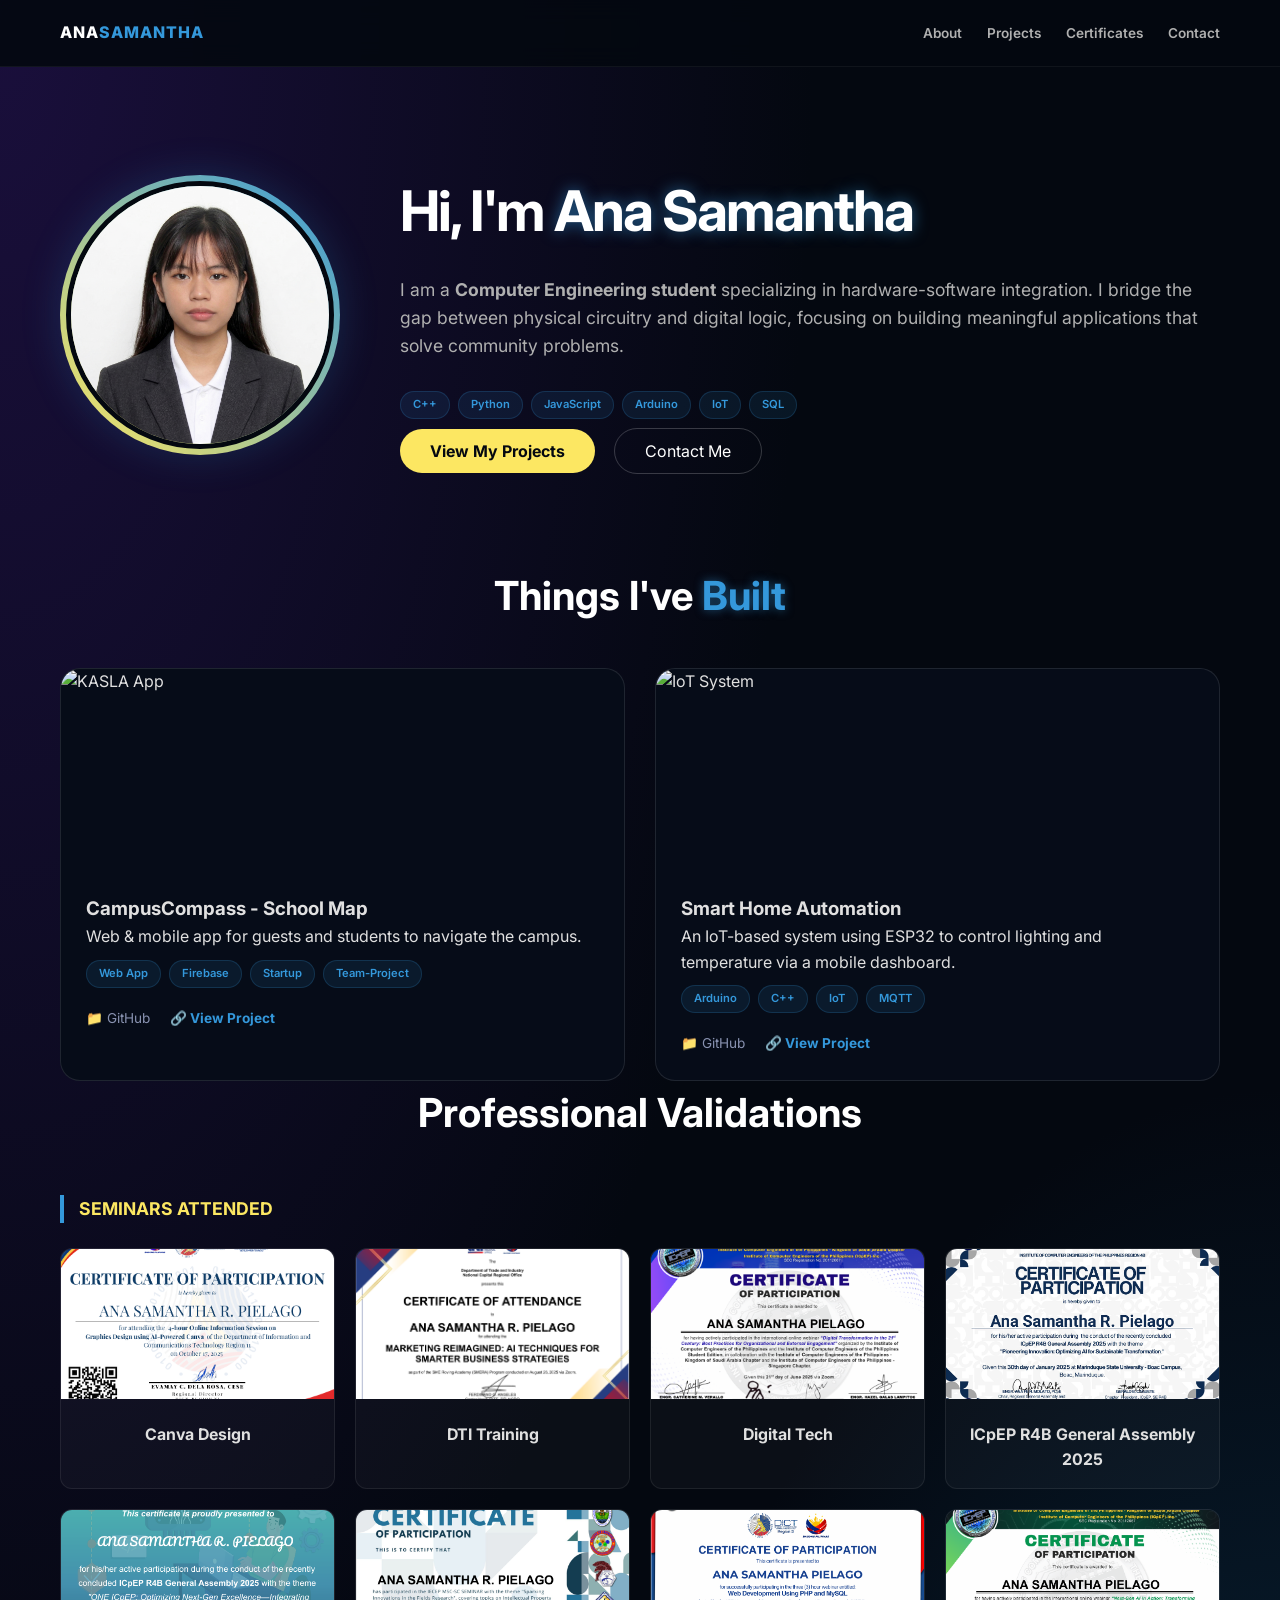
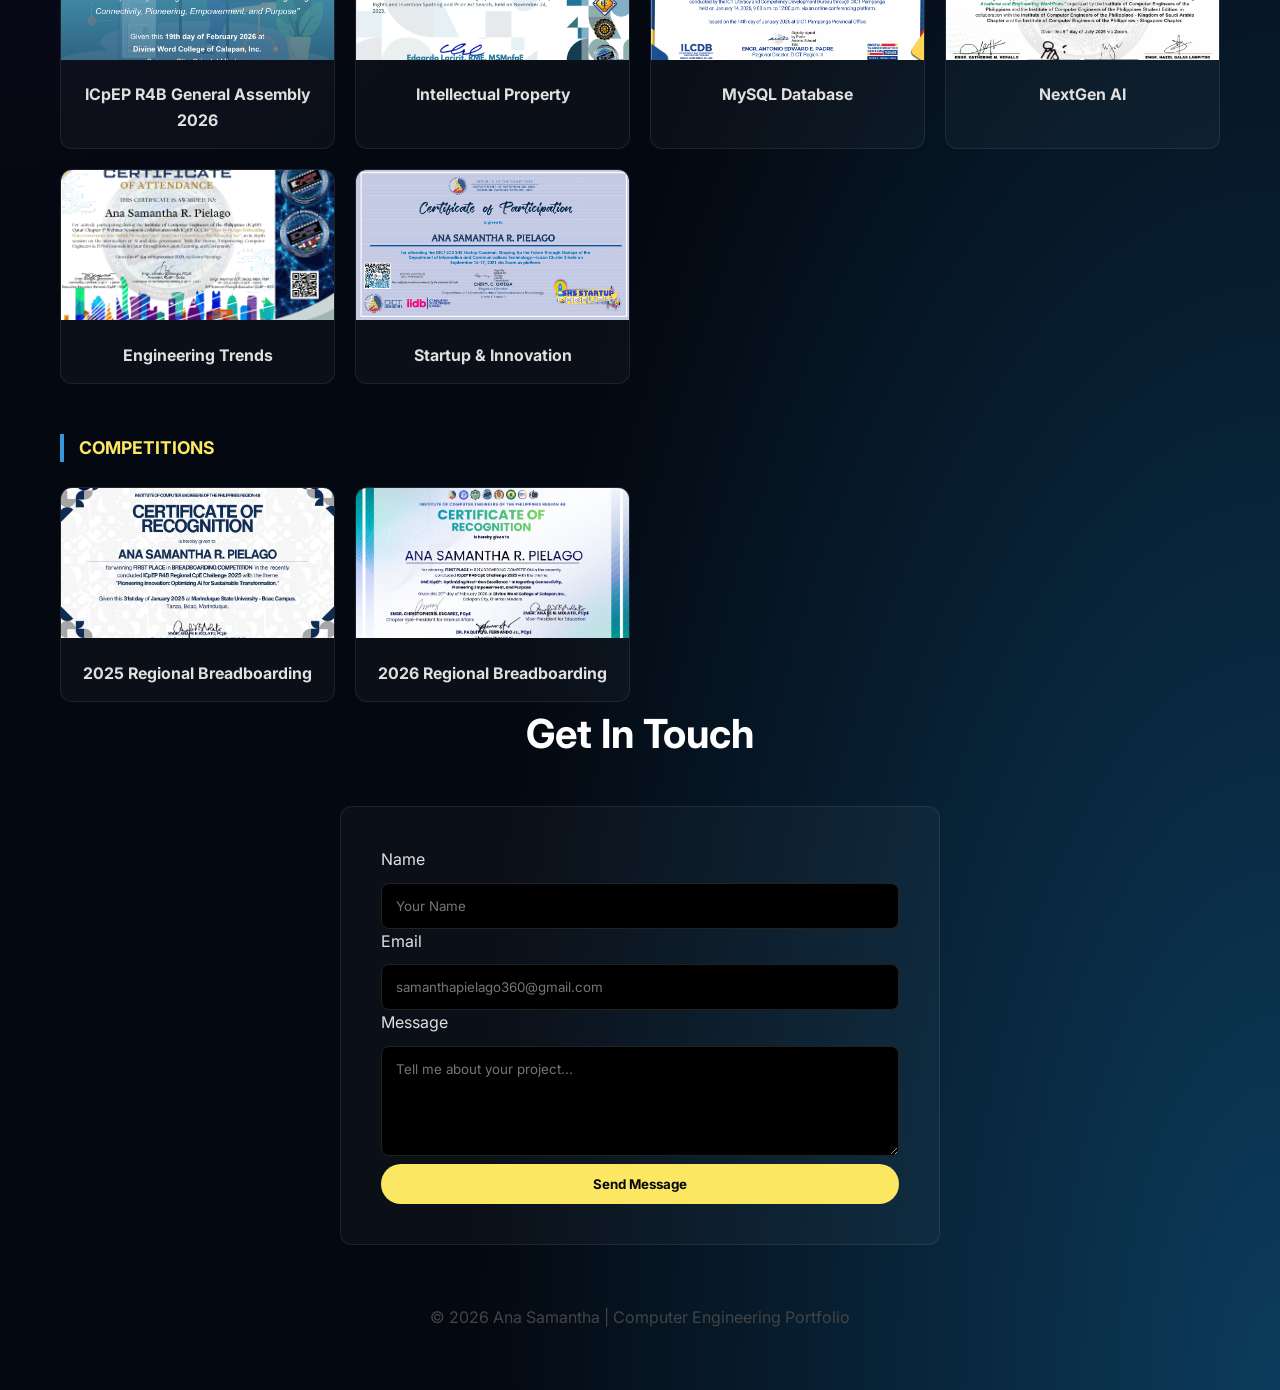
==== Portfolio/index.html @ 8fc0a9d3 "Add files via upload" ====
<!DOCTYPE html>
<html lang="en">
<head>
    <meta charset="UTF-8">
    <meta name="viewport" content="width=device-width, initial-scale=1.0">
    <title>Computer Engineering Portfolio | Ana Samantha</title>
    <link rel="stylesheet" href="style.css">
    <link href="https://fonts.googleapis.com/css2?family=Inter:wght@400;600;800&display=swap" rel="stylesheet">
</head>
<body>

    <header>
        <nav class="container">
            <div class="logo">ANA<span>SAMANTHA</span></div>
            <ul>
                <li><a href="#about">About</a></li>
                <li><a href="#projects">Projects</a></li>
                <li><a href="#certificates">Certificates</a></li>
                <li><a href="#contact">Contact</a></li>
            </ul>
        </nav>
    </header>

    <main class="container">
        
        <section id="about" class="hero">
            <div class="hero-container">
                <div class="profile-frame">
                    <img src="imagePielago.png" alt="Ana Samantha Profile" class="profile-pic">
                </div>
                <div class="hero-content">
                    <h1 class="hero-title">Hi, I'm <span class="glow-text">Ana Samantha</span></h1>
                    <p class="hero-bio">
                        I am a <strong>Computer Engineering student</strong> specializing in hardware-software integration. 
                        I bridge the gap between physical circuitry and digital logic, focusing on building 
                        meaningful applications that solve community problems.
                    </p>
                    <div class="tech-tags">
                        <span>C++</span><span>Python</span><span>JavaScript</span><span>Arduino</span><span>IoT</span><span>SQL</span>
                    </div>
                    <div class="hero-actions">
                        <a href="#projects" class="btn-primary">View My Projects</a>
                        <a href="#contact" class="btn-secondary">Contact Me</a>
                    </div>
                </div>
            </div>
        </section>

        <section id="projects">
            <h2 class="section-title">Things I've <span class="blue-glow">Built</span></h2>
            <div class="project-grid">
                
                <div class="project-card">
                    <div class="project-img-container">
                        <img src="projects/kasla.png" alt="KASLA App"> 
                    </div>
                    <div class="project-info">
                        <h3>CampusCompass - School Map</h3>
                        <p>Web & mobile app for guests and students to navigate the campus.</p>
                        <div class="tech-tags">
                            <span>Web App</span><span>Firebase</span><span>Startup</span><span>Team-Project</span>
                        </div>
                        <div class="project-links">
                            <a href="https://github.com/yourlink" target="_blank">📁 GitHub</a>
                            <a href="#" class="view-btn">🔗 View Project</a>
                        </div>
                    </div>
                </div>

                <div class="project-card">
                    <div class="project-img-container">
                        <img src="https://images.unsplash.com/photo-1518770660439-4636190af475?auto=format&fit=crop&q=80&w=500" alt="IoT System"> 
                    </div>
                    <div class="project-info">
                        <h3>Smart Home Automation</h3>
                        <p>An IoT-based system using ESP32 to control lighting and temperature via a mobile dashboard.</p>
                        <div class="tech-tags">
                            <span>Arduino</span><span>C++</span><span>IoT</span><span>MQTT</span>
                        </div>
                        <div class="project-links">
                            <a href="#">📁 GitHub</a>
                            <a href="#" class="view-btn">🔗 View Project</a>
                        </div>
                    </div>
                </div>


            </div>
        </section>

        <section id="certificates">
            <h2 class="section-title">Professional Validations</h2>
            
            <h3 class="sub-label">Seminars Attended</h3>
            <div class="cert-grid">
                <div class="tech-card cert-item">
                    <img src="certificates/cpe/seminar/canvaSeminar.png" alt="Canva Seminar">
                    <div class="tech-card-body"><h3>Canva Design</h3></div>
                </div>
                <div class="tech-card cert-item">
                    <img src="certificates/cpe/seminar/Cert-dti.png" alt="DTI Certificate">
                    <div class="tech-card-body"><h3>DTI Training</h3></div>
                </div>
                <div class="tech-card cert-item">
                    <img src="certificates/cpe/seminar/digitalSeminar.png" alt="Digital Seminar">
                    <div class="tech-card-body"><h3>Digital Tech</h3></div>
                </div>
                <div class="tech-card cert-item">
                    <img src="certificates/cpe/seminar/genAssem2025.png" alt="ICpEP R4B General Assembly 2025">
                    <div class="tech-card-body"><h3>ICpEP R4B General Assembly 2025</h3></div>
                </div>
                <div class="tech-card cert-item">
                    <img src="certificates/cpe/seminar/genAssem2026.png" alt="ICpEP R4B General Assembly 2026">
                    <div class="tech-card-body"><h3>ICpEP R4B General Assembly 2026</h3></div>
                </div>
                <div class="tech-card cert-item">
                    <img src="certificates/cpe/seminar/ipSeminar.png" alt="IP Seminar">
                    <div class="tech-card-body"><h3>Intellectual Property</h3></div>
                </div>
                <div class="tech-card cert-item">
                    <img src="certificates/cpe/seminar/mysqlSeminar.png" alt="MySQL Seminar">
                    <div class="tech-card-body"><h3>MySQL Database</h3></div>
                </div>
                <div class="tech-card cert-item">
                    <img src="certificates/cpe/seminar/nextgenAiSeminar.png" alt="NextGen AI Seminar">
                    <div class="tech-card-body"><h3>NextGen AI</h3></div>
                </div>
                <div class="tech-card cert-item">
                    <img src="certificates/cpe/seminar/qatarSeminar.png" alt="Qatar Seminar">
                    <div class="tech-card-body"><h3>Engineering Trends</h3></div>
                </div>
                <div class="tech-card cert-item">
                    <img src="certificates/cpe/seminar/startup.png" alt="Startup Workshop">
                    <div class="tech-card-body"><h3>Startup & Innovation</h3></div>
                </div>
            </div>

            <h3 class="sub-label">Competitions</h3>
            <div class="cert-grid">
                <div class="tech-card cert-item">
                    <img src="certificates/cpe/competition/regionalBreadoarding2025.png" alt="Breadboarding Competition">
                    <div class="tech-card-body"><h3>2025 Regional Breadboarding</h3></div>
                </div>

                <div class="cert-grid">
                <div class="tech-card cert-item">
                    <img src="certificates/cpe/competition/regionalBreadoarding2026.png" alt="Breadboarding Competition">
                    <div class="tech-card-body"><h3>2026 Regional Breadboarding</h3></div>
                </div>
            </div>

        </section>


        <section id="contact">
            <h2 class="section-title">Get In Touch</h2>
            <form action="https://formspree.io/f/your-id-here" method="POST" class="contact-form tech-card">
                <div class="form-group">
                    <label>Name</label>
                    <input type="text" name="name" required placeholder="Your Name">
                </div>
                <div class="form-group">
                    <label>Email</label>
                    <input type="email" name="email" required placeholder="samanthapielago360@gmail.com">
                </div>
                <div class="form-group">
                    <label>Message</label>
                    <textarea name="message" rows="5" required placeholder="Tell me about your project..."></textarea>
                </div>
                <button type="submit" class="btn-primary full-width">Send Message</button>
            </form>
        </section>
    </main>

    <div id="certModal" class="modal">
        <span class="close">&times;</span>
        <img class="modal-content" id="fullCertImage">
    </div>

    <footer>
        <p>&copy; 2026 Ana Samantha | Computer Engineering Portfolio</p>
    </footer>

    <script src="script.js"></script>
</body>
</html>
---- Portfolio/style.css ----
/* MASTER STYLESHEET: Ana Samantha Portfolio 
   Theme: Tech-Glow Dark (CPE Optimized)
*/

* {
    margin: 0;
    padding: 0;
    box-sizing: border-box;
    font-family: 'Inter', sans-serif;
    scroll-behavior: smooth;
}

body {
    background-color: #040810;
    /* Creating the depth and lighting from your reference design */
    background-image: 
        radial-gradient(at 0% 0%, #1a0f3c 0px, transparent 45%),
        radial-gradient(at 100% 100%, #0c3c5c 0px, transparent 45%);
    color: #e0e0e0;
    overflow-x: hidden;
    line-height: 1.6;
}

.container {
    max-width: 1200px;
    margin: auto;
    padding: 0 20px;
}

/* --- Navigation --- */
header {
    background: rgba(4, 8, 16, 0.9);
    backdrop-filter: blur(12px);
    padding: 20px 0;
    position: sticky;
    top: 0;
    z-index: 1000;
    border-bottom: 1px solid rgba(255, 255, 255, 0.05);
}

nav {
    display: flex;
    justify-content: space-between;
    align-items: center;
}

.logo {
    font-weight: 800;
    color: #fff;
    letter-spacing: 1px;
}

.logo span {
    color: #3498db;
}

nav ul {
    display: flex;
    list-style: none;
}

nav ul li a {
    color: #b0b0b0;
    text-decoration: none;
    margin-left: 25px;
    font-size: 0.85rem;
    font-weight: 600;
    transition: 0.3s;
}

nav ul li a:hover {
    color: #3498db;
    text-shadow: 0 0 8px rgba(52, 152, 219, 0.5);
}

/* --- Hero Section --- */
.hero {
    padding: 100px 0;
}

.hero-container {
    display: flex;
    align-items: center;
    gap: 60px;
}

.profile-frame {
    width: 280px;
    height: 280px;
    flex-shrink: 0;
    padding: 6px;
    border-radius: 50%;
    background: linear-gradient(45deg, #fce762, #3498db);
    box-shadow: 0 0 40px rgba(52, 152, 219, 0.2);
}

.profile-pic {
    width: 100%;
    height: 100%;
    border-radius: 50%;
    object-fit: cover;
    border: 5px solid #040810;
}

.hero-title {
    font-size: 3.5rem;
    color: #fff;
    margin-bottom: 20px;
    letter-spacing: -2px;
}

.glow-text {
    color: #fff;
    text-shadow: 0 0 15px rgba(52, 152, 219, 0.6);
}

.hero-bio {
    font-size: 1.1rem;
    color: #b0b0b0;
    margin-bottom: 30px;
}

/* --- Projects Grid --- */
.section-title {
    text-align: center;
    font-size: 2.5rem;
    color: #fff;
    margin-bottom: 40px;
}

.blue-glow {
    color: #3498db;
    text-shadow: 0 0 10px rgba(52, 152, 219, 0.5);
}

.project-grid {
    display: grid;
    grid-template-columns: repeat(auto-fit, minmax(320px, 1fr));
    gap: 30px;
}

.project-card {
    background: #060c18;
    border: 1px solid rgba(255, 255, 255, 0.1);
    border-radius: 20px;
    overflow: hidden;
    transition: 0.4s ease;
}

.project-card:hover {
    transform: translateY(-10px);
    border-color: #3498db;
    box-shadow: 0 20px 40px rgba(0, 0, 0, 0.6);
}

.project-img-container {
    width: 100%;
    height: 200px;
}

.project-img-container img {
    width: 100%;
    height: 100%;
    object-fit: cover;
}

.project-info {
    padding: 25px;
}

.tech-tags {
    display: flex;
    flex-wrap: wrap;
    gap: 8px;
    margin-top: 10px;
    margin-bottom: 20px;
}

.tech-tags span {
    background: rgba(52, 152, 219, 0.1);
    color: #3498db;
    padding: 4px 12px;
    border-radius: 20px;
    font-size: 0.7rem;
    font-weight: 600;
    border: 1px solid rgba(52, 152, 219, 0.2);
}

.project-links {
    display: flex;
    gap: 20px;
}

.project-links a {
    text-decoration: none;
    font-size: 0.85rem;
    color: #8892b0;
}

.view-btn {
    color: #3498db !important;
    font-weight: bold;
}

/* --- Certificates Grid --- */
.sub-label {
    color: #fce762;
    font-size: 1.1rem;
    margin: 50px 0 25px 0;
    border-left: 4px solid #3498db;
    padding-left: 15px;
    text-transform: uppercase;
}

.cert-grid {
    display: grid;
    grid-template-columns: repeat(auto-fill, minmax(220px, 1fr));
    gap: 20px;
}

.tech-card {
    background: rgba(255, 255, 255, 0.03);
    border: 1px solid rgba(255, 255, 255, 0.08);
    border-radius: 12px;
    overflow: hidden;
    cursor: pointer;
    transition: 0.3s;
}

.tech-card:hover {
    border-color: #fce762;
    transform: scale(1.03);
}

.tech-card img {
    width: 100%;
    height: 150px;
    object-fit: cover;
}

.tech-card-body {
    padding: 15px;
    text-align: center;
    font-size: 0.85rem;
}

/* --- Buttons & Contact --- */
.btn-primary {
    background: #fce762;
    color: #040810;
    padding: 12px 30px;
    border-radius: 50px;
    text-decoration: none;
    font-weight: 700;
}

.btn-secondary {
    color: #fff;
    border: 1px solid rgba(255, 255, 255, 0.2);
    padding: 12px 30px;
    border-radius: 50px;
    text-decoration: none;
    margin-left: 15px;
}

.contact-form {
    max-width: 600px;
    margin: auto;
    padding: 40px;
}

.form-group input, .form-group textarea {
    width: 100%;
    padding: 14px;
    background: #000;
    border: 1px solid #222;
    color: #fff;
    border-radius: 8px;
    margin-top: 10px;
}

.full-width {
    width: 100%;
    border: none;
    cursor: pointer;
}

/* --- Modal Lightbox --- */
.modal {
    display: none;
    position: fixed;
    inset: 0;
    background: rgba(0, 0, 0, 0.95);
    z-index: 2000;
}

.modal-content {
    margin: auto;
    display: block;
    max-width: 85%;
    max-height: 80vh;
    margin-top: 5vh;
    border: 2px solid #333;
}

.close {
    position: absolute;
    top: 20px;
    right: 35px;
    color: #fff;
    font-size: 40px;
    cursor: pointer;
}

footer {
    text-align: center;
    padding: 60px;
    color: #444;
}

/* --- Mobile Responsiveness --- */
@media (max-width: 900px) {
    .hero-container { flex-direction: column; text-align: center; }
    .hero-title { font-size: 2.5rem; }
    .btn-secondary { display: block; margin: 15px 0 0 0; }
}
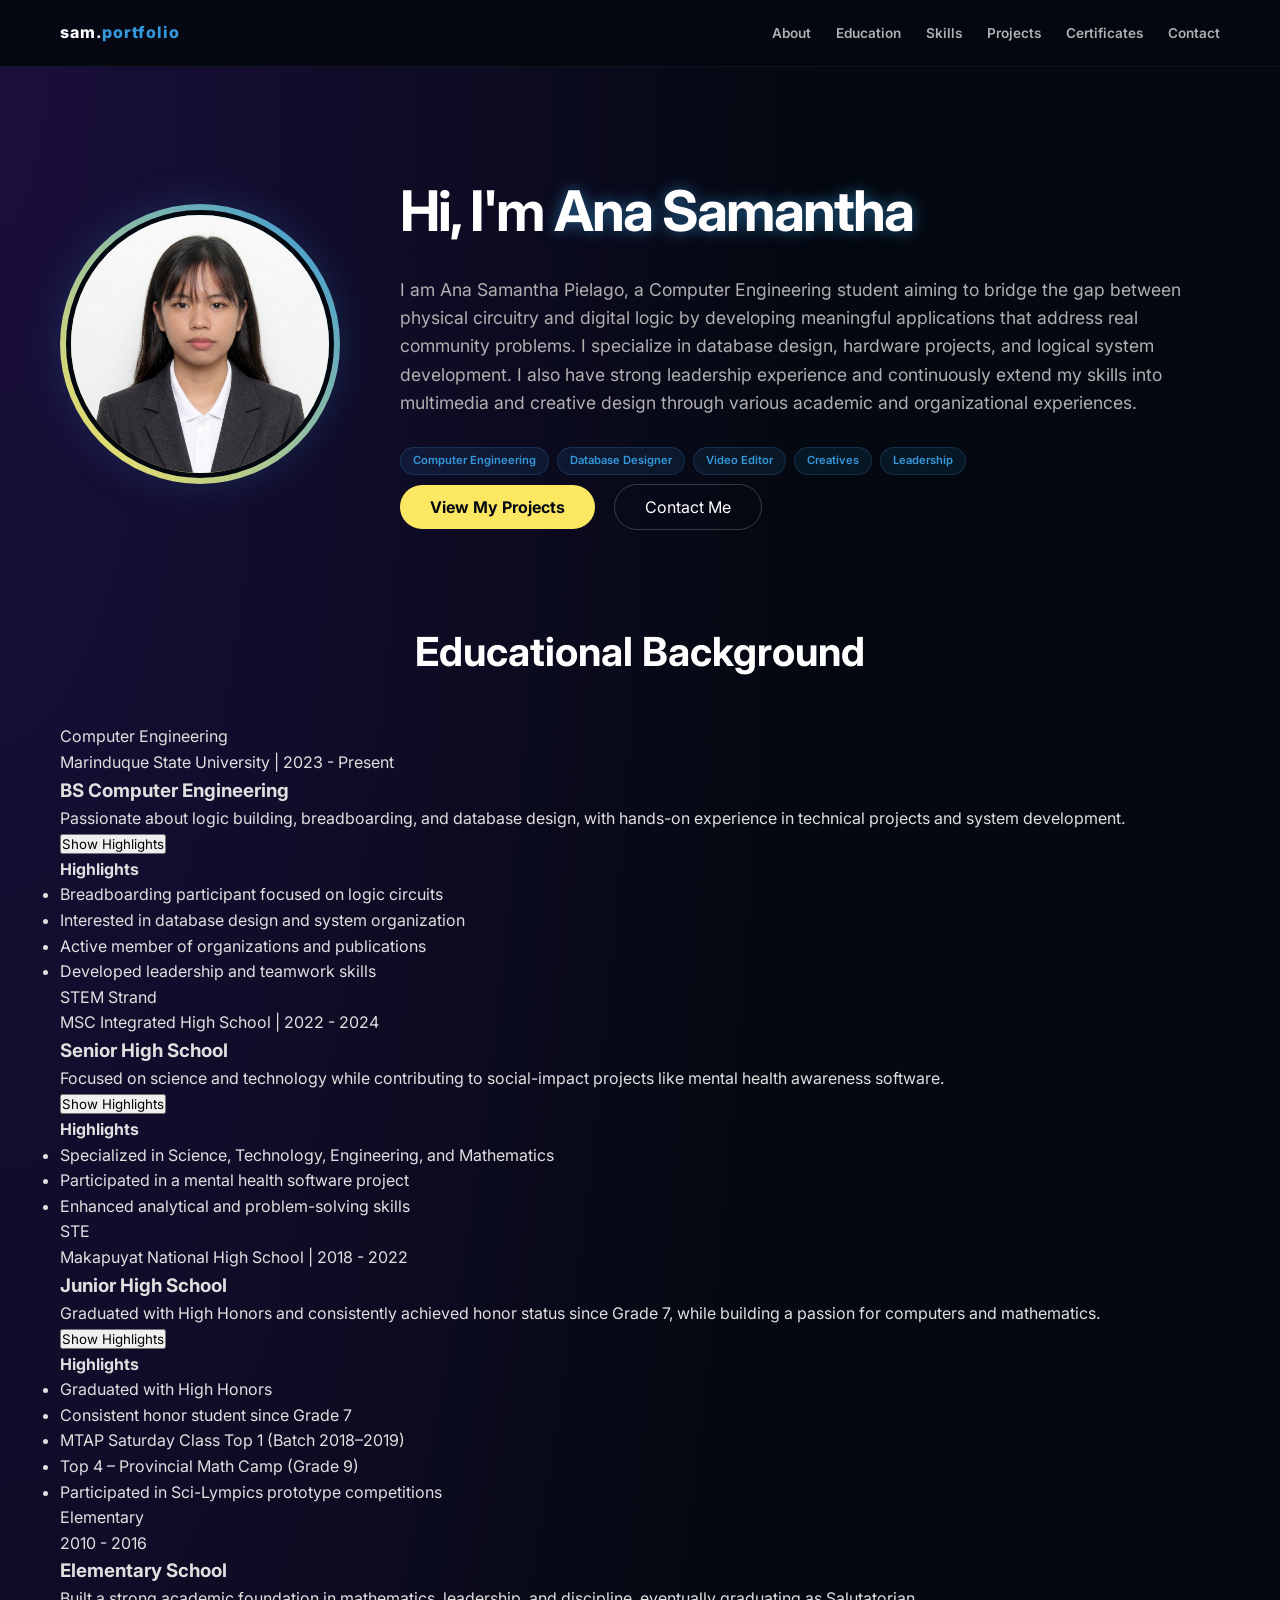
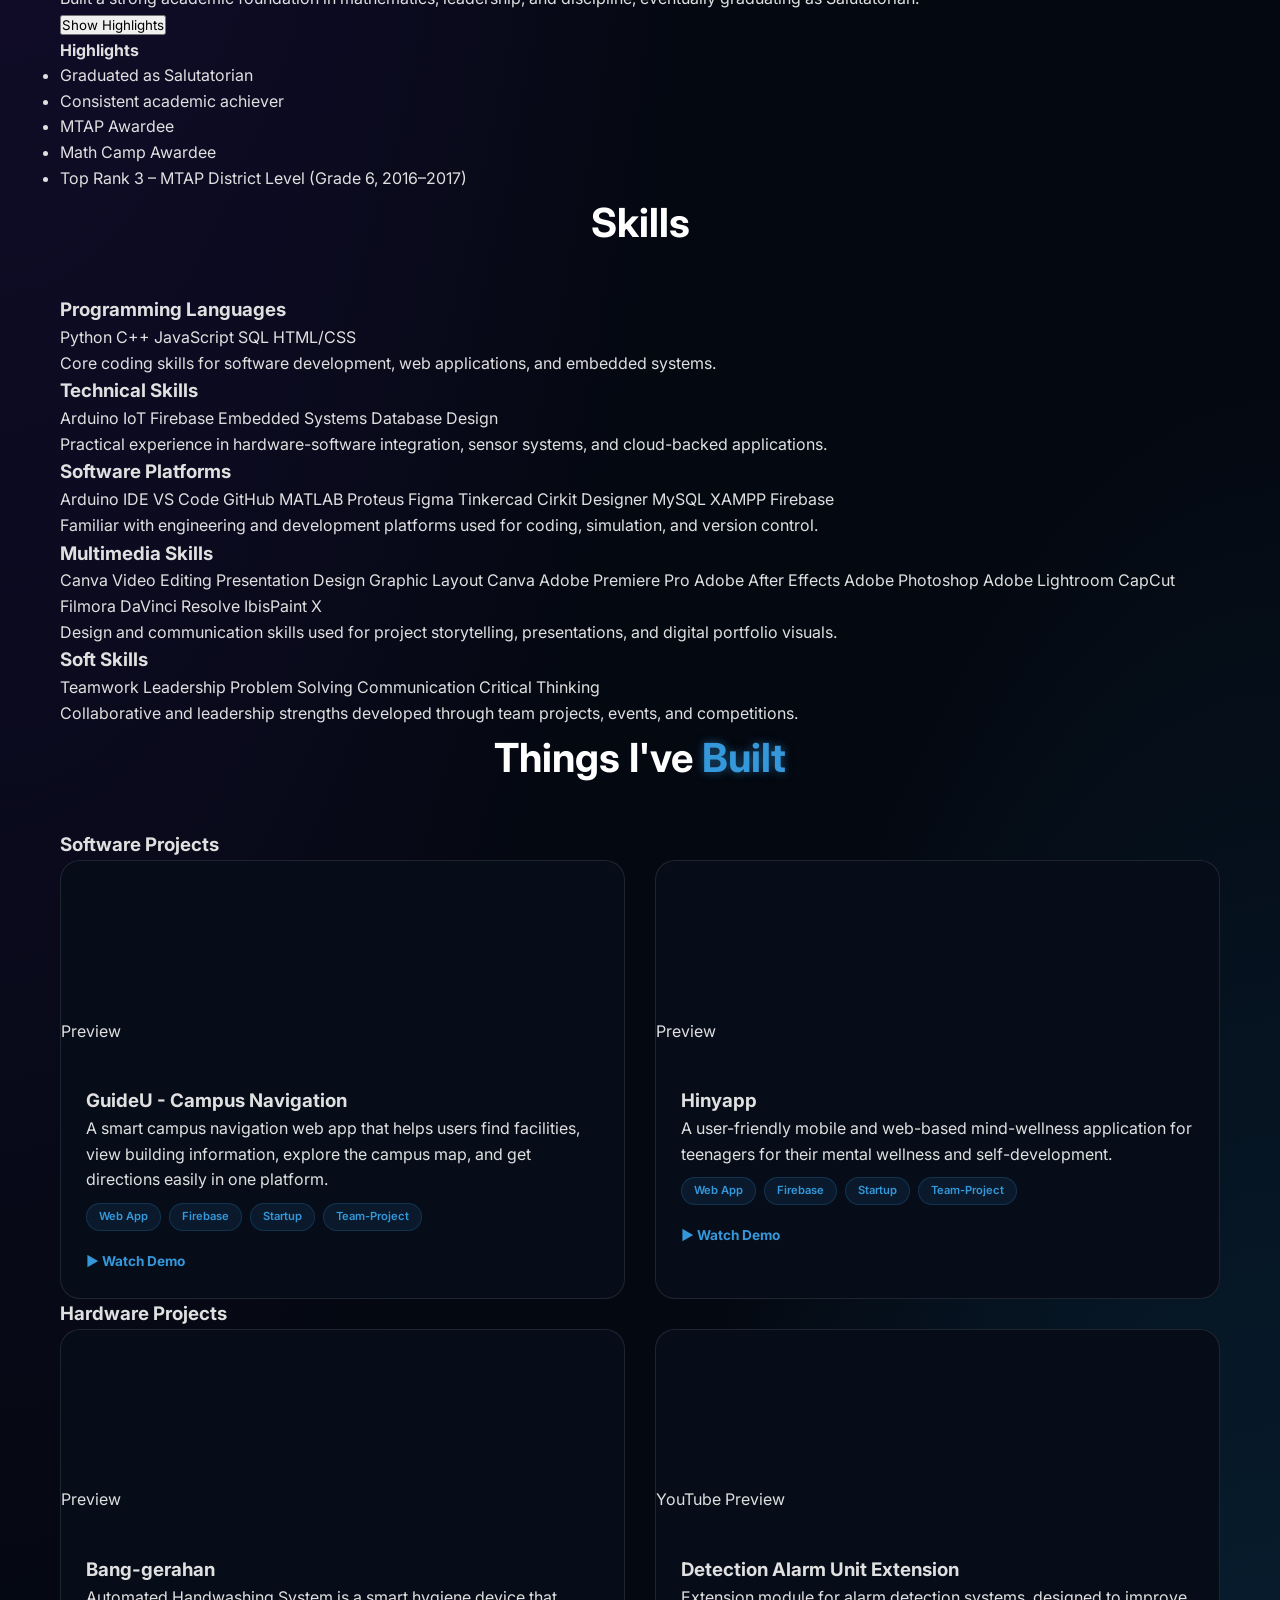
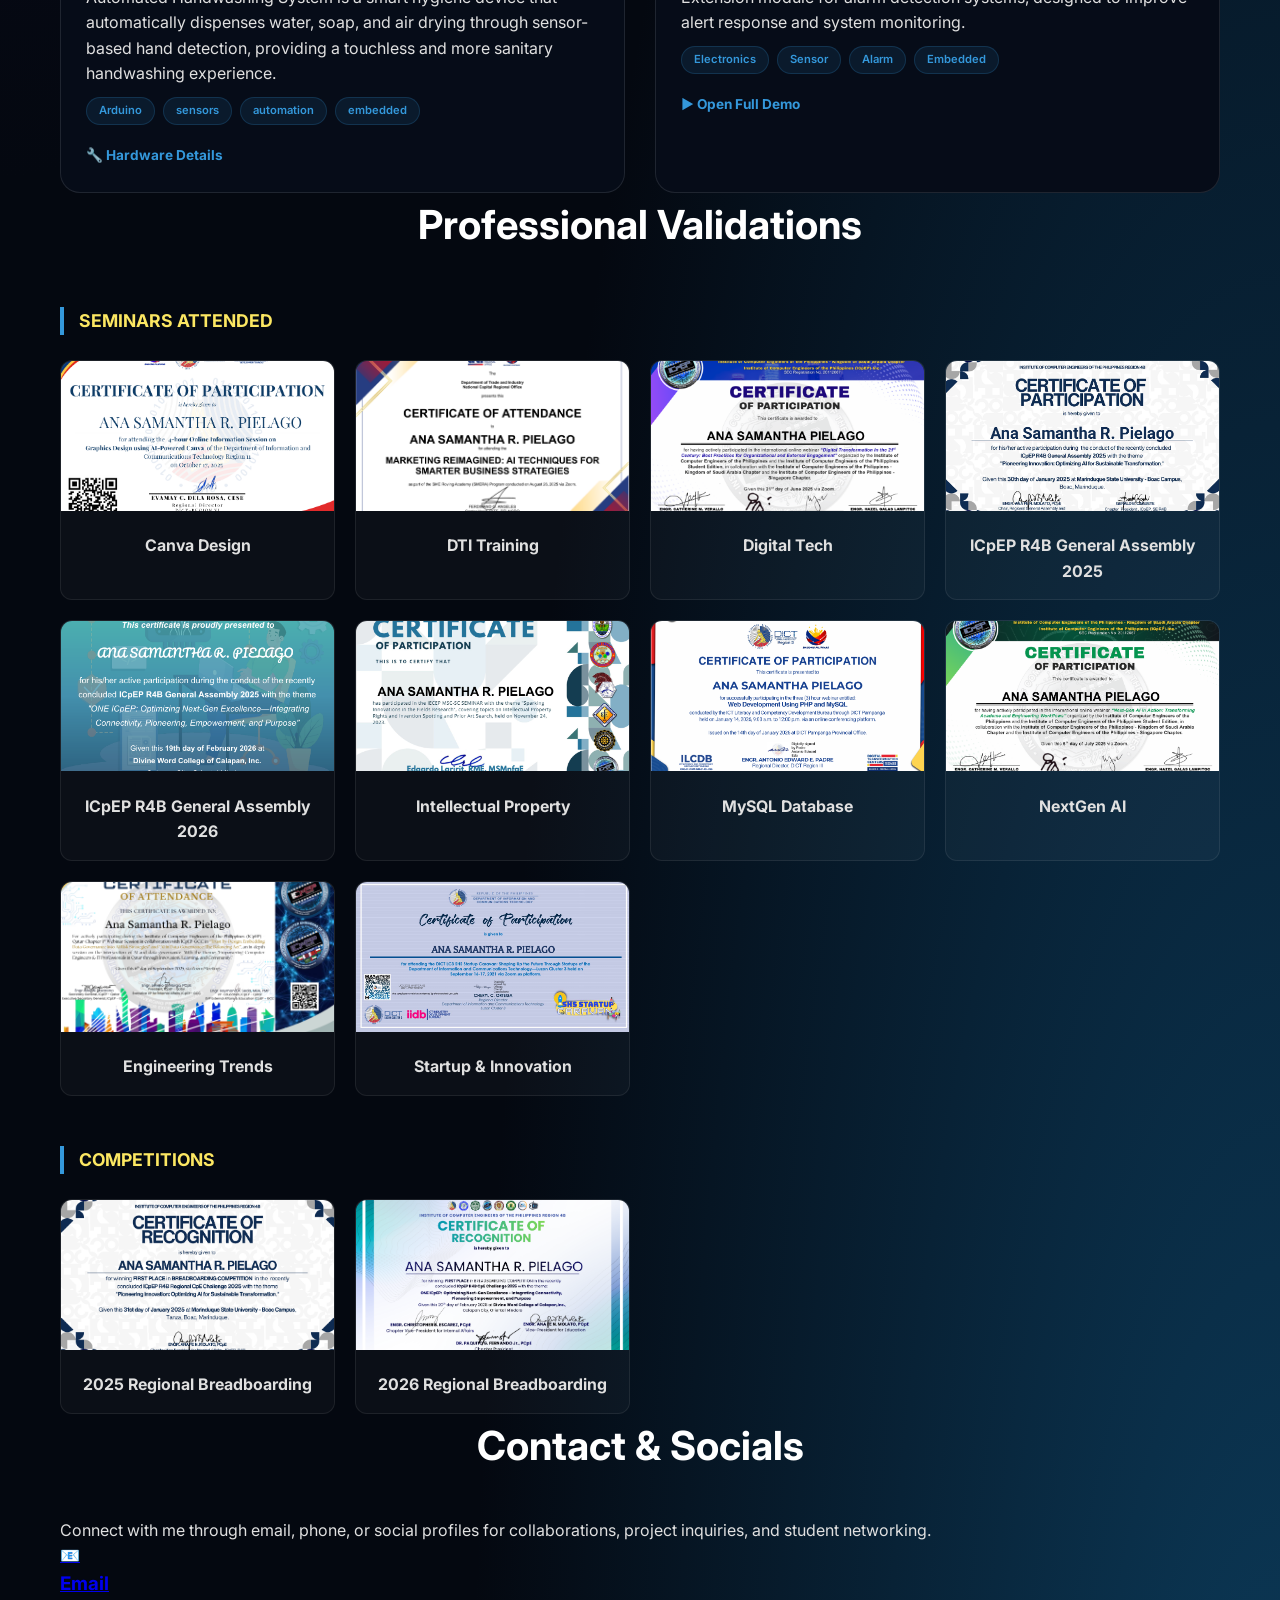
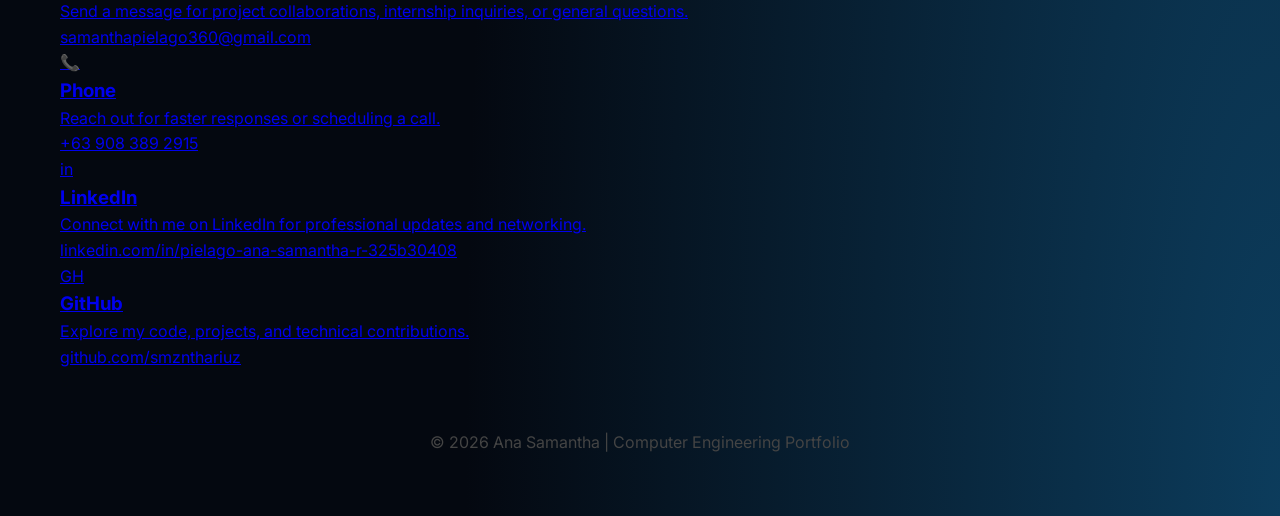
==== commit 464f8199: "Update index.html" ====
--- a/Portfolio/index.html
+++ b/Portfolio/index.html
@@ -3,7 +3,7 @@
 <head>
     <meta charset="UTF-8">
     <meta name="viewport" content="width=device-width, initial-scale=1.0">
-    <title>Computer Engineering Portfolio | Ana Samantha</title>
+    <title>Computer Engineering Portfolio | Sam.Portfolio</title>
     <link rel="stylesheet" href="style.css">
     <link href="https://fonts.googleapis.com/css2?family=Inter:wght@400;600;800&display=swap" rel="stylesheet">
 </head>
@@ -11,9 +11,11 @@
 
     <header>
         <nav class="container">
-            <div class="logo">ANA<span>SAMANTHA</span></div>
+            <div class="logo">sam.<span>portfolio</span></div>
             <ul>
                 <li><a href="#about">About</a></li>
+                <li><a href="#education">Education</a></li>
+                <li><a href="#skills">Skills</a></li>
                 <li><a href="#projects">Projects</a></li>
                 <li><a href="#certificates">Certificates</a></li>
                 <li><a href="#contact">Contact</a></li>
@@ -31,12 +33,12 @@
                 <div class="hero-content">
                     <h1 class="hero-title">Hi, I'm <span class="glow-text">Ana Samantha</span></h1>
                     <p class="hero-bio">
-                        I am a <strong>Computer Engineering student</strong> specializing in hardware-software integration. 
-                        I bridge the gap between physical circuitry and digital logic, focusing on building 
-                        meaningful applications that solve community problems.
+                        I am Ana Samantha Pielago, a Computer Engineering student aiming to bridge the gap between physical circuitry and digital logic by developing meaningful applications that address real community problems. 
+                        I specialize in database design, hardware projects, and logical system development. 
+                        I also have strong leadership experience and continuously extend my skills into multimedia and creative design through various academic and organizational experiences.
                     </p>
                     <div class="tech-tags">
-                        <span>C++</span><span>Python</span><span>JavaScript</span><span>Arduino</span><span>IoT</span><span>SQL</span>
+                        <span>Computer Engineering</span><span>Database Designer</span><span>Video Editor</span><span>Creatives</span><span>Leadership</span>
                     </div>
                     <div class="hero-actions">
                         <a href="#projects" class="btn-primary">View My Projects</a>
@@ -46,45 +48,250 @@
             </div>
         </section>
 
+        <section id="education">
+            <h2 class="section-title">Educational Background</h2>
+           
+            <div class="education-grid">
+                <div class="education-card">
+                    <div class="education-card-top">
+                        <span class="edu-badge">Computer Engineering</span>
+                        <p class="edu-date">Marinduque State University | 2023 - Present</p>
+                    </div>
+                    <h3>BS Computer Engineering</h3>
+                    <p class="edu-preview">Passionate about logic building, breadboarding, and database design, with hands-on experience in technical projects and system development.</p>
+                    <button type="button" class="edu-toggle" aria-expanded="false">Show Highlights</button>
+                    <div class="edu-highlights">
+                        <h4>Highlights</h4>
+                        <ul class="highlight-list">
+                            <li>Breadboarding participant focused on logic circuits</li>
+                            <li>Interested in database design and system organization</li>
+                            <li>Active member of organizations and publications</li>
+                            <li>Developed leadership and teamwork skills</li>
+                        </ul>
+                    </div>
+                </div>
+                <div class="education-card">
+                    <div class="education-card-top">
+                        <span class="edu-badge">STEM Strand</span>
+                        <p class="edu-date">MSC Integrated High School | 2022 - 2024</p>
+                    </div>
+                    <h3>Senior High School</h3>
+                    <p class="edu-preview">Focused on science and technology while contributing to social-impact projects like mental health awareness software.</p>
+                    <button type="button" class="edu-toggle" aria-expanded="false">Show Highlights</button>
+                    <div class="edu-highlights">
+                        <h4>Highlights</h4>
+                        <ul class="highlight-list">
+                            <li>Specialized in Science, Technology, Engineering, and Mathematics</li>
+                            <li>Participated in a mental health software project</li>
+                            <li>Enhanced analytical and problem-solving skills</li>
+                        </ul>
+                    </div>
+                </div>
+                <div class="education-card">
+                    <div class="education-card-top">
+                        <span class="edu-badge">STE</span>
+                        <p class="edu-date">Makapuyat National High School | 2018 - 2022</p>
+                    </div>
+                    <h3>Junior High School</h3>
+                    <p class="edu-preview">Graduated with High Honors and consistently achieved honor status since Grade 7, while building a passion for computers and mathematics.</p>
+                    <button type="button" class="edu-toggle" aria-expanded="false">Show Highlights</button>
+                    <div class="edu-highlights">
+                        <h4>Highlights</h4>
+                        <ul class="highlight-list">
+                            <li>Graduated with High Honors</li>
+                            <li>Consistent honor student since Grade 7</li>
+                            <li>MTAP Saturday Class Top 1 (Batch 2018–2019)</li>
+                            <li>Top 4 – Provincial Math Camp (Grade 9)</li>
+                            <li>Participated in Sci-Lympics prototype competitions</li>
+                        </ul>
+                    </div>
+                </div>
+                <div class="education-card">
+                    <div class="education-card-top">
+                        <span class="edu-badge">Elementary</span>
+                        <p class="edu-date">2010 - 2016</p>
+                    </div>
+                    <h3>Elementary School</h3>
+                    <p class="edu-preview">Built a strong academic foundation in mathematics, leadership, and discipline, eventually graduating as Salutatorian.</p>
+                    <button type="button" class="edu-toggle" aria-expanded="false">Show Highlights</button>
+                    <div class="edu-highlights">
+                        <h4>Highlights</h4>
+                        <ul class="highlight-list">
+                            <li>Graduated as Salutatorian</li>
+                            <li>Consistent academic achiever</li>
+                            <li>MTAP Awardee</li>
+                            <li>Math Camp Awardee</li>
+                            <li>Top Rank 3 – MTAP District Level (Grade 6, 2016–2017)</li>
+                        </ul>
+                    </div>
+                </div>
+            </div>
+        </section>
+
+        <section id="skills">
+            <h2 class="section-title">Skills</h2>
+            <div class="skills-grid">
+                <div class="skill-card">
+                    <h3>Programming Languages</h3>
+                    <div class="skill-badges">
+                        <span>Python</span>
+                        <span>C++</span>
+                        <span>JavaScript</span>
+                        <span>SQL</span>
+                        <span>HTML/CSS</span>
+                    </div>
+                    <p>Core coding skills for software development, web applications, and embedded systems.</p>
+                </div>
+                <div class="skill-card">
+                    <h3>Technical Skills</h3>
+                    <div class="skill-badges">
+                        <span>Arduino</span>
+                        <span>IoT</span>
+                        <span>Firebase</span>
+                        <span>Embedded Systems</span>
+                        <span>Database Design</span>
+                    </div>
+                    <p>Practical experience in hardware-software integration, sensor systems, and cloud-backed applications.</p>
+                </div>
+                <div class="skill-card">
+                    <h3>Software Platforms</h3>
+                    <div class="skill-badges">
+                        <span>Arduino IDE</span>
+                        <span>VS Code</span>
+                        <span>GitHub</span>
+                        <span>MATLAB</span>
+                        <span>Proteus</span>
+                        <span>Figma</span>
+                        <span>Tinkercad</span>
+                        <span>Cirkit Designer</span>
+                        <span>MySQL</span>
+                        <span>XAMPP</span>
+                        <span>Firebase</span>
+                    </div>
+                    <p>Familiar with engineering and development platforms used for coding, simulation, and version control.</p>
+                </div>
+                <div class="skill-card">
+                    <h3>Multimedia Skills</h3>
+                    <div class="skill-badges">
+                        <span>Canva</span>
+                        <span>Video Editing</span>
+                        <span>Presentation Design</span>
+                        <span>Graphic Layout</span>
+                        <span>Canva</span>
+                        <span>Adobe Premiere Pro</span>
+                        <span>Adobe After Effects</span>
+                        <span>Adobe Photoshop</span>
+                        <span>Adobe Lightroom</span>
+                        <span>CapCut</span>
+                        <span>Filmora</span>
+                        <span>DaVinci Resolve</span>
+                        <span>IbisPaint X</span>
+                    </div>
+                    <p>Design and communication skills used for project storytelling, presentations, and digital portfolio visuals.</p>
+                </div>
+                <div class="skill-card">
+                    <h3>Soft Skills</h3>
+                    <div class="skill-badges">
+                        <span>Teamwork</span>
+                        <span>Leadership</span>
+                        <span>Problem Solving</span>
+                        <span>Communication</span>
+                        <span>Critical Thinking</span>
+                    </div>
+                    <p>Collaborative and leadership strengths developed through team projects, events, and competitions.</p>
+                </div>
+            </div>
+        </section>
+
         <section id="projects">
             <h2 class="section-title">Things I've <span class="blue-glow">Built</span></h2>
-            <div class="project-grid">
-                
-                <div class="project-card">
-                    <div class="project-img-container">
-                        <img src="projects/kasla.png" alt="KASLA App"> 
-                    </div>
-                    <div class="project-info">
-                        <h3>CampusCompass - School Map</h3>
-                        <p>Web & mobile app for guests and students to navigate the campus.</p>
-                        <div class="tech-tags">
-                            <span>Web App</span><span>Firebase</span><span>Startup</span><span>Team-Project</span>
-                        </div>
-                        <div class="project-links">
-                            <a href="https://github.com/yourlink" target="_blank">📁 GitHub</a>
-                            <a href="#" class="view-btn">🔗 View Project</a>
-                        </div>
-                    </div>
-                </div>
-
-                <div class="project-card">
-                    <div class="project-img-container">
-                        <img src="https://images.unsplash.com/photo-1518770660439-4636190af475?auto=format&fit=crop&q=80&w=500" alt="IoT System"> 
-                    </div>
-                    <div class="project-info">
-                        <h3>Smart Home Automation</h3>
-                        <p>An IoT-based system using ESP32 to control lighting and temperature via a mobile dashboard.</p>
-                        <div class="tech-tags">
-                            <span>Arduino</span><span>C++</span><span>IoT</span><span>MQTT</span>
-                        </div>
-                        <div class="project-links">
-                            <a href="#">📁 GitHub</a>
-                            <a href="#" class="view-btn">🔗 View Project</a>
-                        </div>
-                    </div>
-                </div>
-
-
+
+            <div class="project-subsection">
+                <h3 class="project-subtitle">Software Projects</h3>
+                <div class="project-grid">
+                    <div class="project-card">
+                        <div class="project-img-container">
+                            <video class="project-video" poster="projects/GuideU.PNG" muted autoplay loop playsinline preload="metadata">
+                                <source src="projects/GUIDEUSAMPLE.mp4" type="video/mp4">
+                                <img src="projects/GuideU.PNG" alt="GuideU App Preview">
+                            </video>
+                            <div class="video-badge">Preview</div>
+                        </div>
+                        <div class="project-info">
+                            <h3>GuideU - Campus Navigation</h3>
+                            <p>A smart campus navigation web app that helps users find facilities, view building information, explore the campus map, and get directions easily in one platform.</p>
+                            <div class="tech-tags">
+                                <span>Web App</span><span>Firebase</span><span>Startup</span><span>Team-Project</span>
+                            </div>
+                            <div class="project-links">
+                                <a href="projects/GUIDEUSAMPLE.mp4" target="_blank" class="view-btn">▶ Watch Demo</a>
+                            </div>
+                        </div>
+                    </div>
+                    <div class="project-card">
+                        <div class="project-img-container">
+                            <video class="project-video" poster="projects/HiNYAPP.gif" muted autoplay loop playsinline preload="metadata">
+                                <source src="projects/HiNYAPPPITCH.mp4" type="video/mp4">
+                                <img src="projects/HiNYAPP.gif" alt="Hinyapp App Preview">
+                            </video>
+                            <div class="video-badge">Preview</div>
+                        </div>
+                        <div class="project-info">
+                            <h3>Hinyapp</h3>
+                            <p>A user-friendly mobile and web-based mind-wellness application for teenagers for their mental wellness and self-development.</p>
+                            <div class="tech-tags">
+                                <span>Web App</span><span>Firebase</span><span>Startup</span><span>Team-Project</span>
+                            </div>
+                            <div class="project-links">
+                                <a href="projects/HiNYAPPPITCH.mp4" target="_blank" class="view-btn">▶ Watch Demo</a>
+                            </div>
+                        </div>
+                    </div>
+                </div>
+            </div>
+
+            <div class="project-subsection">
+                <h3 class="project-subtitle">Hardware Projects</h3>
+                <div class="project-grid">
+                    <div class="project-card">
+                        <div class="project-img-container">
+                            <video class="project-video" poster="projects/BANGGERAHAN.PNG" muted autoplay loop playsinline preload="metadata">
+                                <source src="projects/BANGGERAHANDEMO.mp4" type="video/mp4">
+                                <img src="projects/BANGGERAHAN.PNG" alt="Bang-gerahan Preview">
+                            </video>
+                            <div class="video-badge">Preview</div>
+                        </div>
+                        <div class="project-info">
+                            <h3>Bang-gerahan</h3>
+                            <p>Automated Handwashing System is a smart hygiene device that automatically dispenses water, soap, and air drying through sensor-based hand detection, providing a touchless and more sanitary handwashing experience.</p>
+                            <div class="tech-tags">
+                                <span>Arduino</span><span>sensors</span><span>automation</span><span>embedded</span>
+                            </div>
+                            <div class="project-links">
+                                <a href="#" class="view-btn">🔧 Hardware Details</a>
+                            </div>
+                        </div>
+                    </div>
+                    <div class="project-card">
+                        <div class="project-img-container project-img-container-iframe">
+                            <iframe src="https://www.youtube.com/embed/U7yDzBijp8s?rel=0&autoplay=1&mute=1" title="Detection Alarm Unit Extension Demo" frameborder="0" allow="accelerometer; autoplay; clipboard-write; encrypted-media; gyroscope; picture-in-picture" allowfullscreen></iframe>
+                            <div class="video-badge">YouTube Preview</div>
+                        </div>
+                        <div class="project-info">
+                            <h3>Detection Alarm Unit Extension</h3>
+                            <p>Extension module for alarm detection systems, designed to improve alert response and system monitoring.</p>
+                            <div class="tech-tags">
+                                <span>Electronics</span><span>Sensor</span><span>Alarm</span><span>Embedded</span>
+                            </div>
+                            <div class="project-links">
+                                <a href="https://youtu.be/U7yDzBijp8s?si=TQD7q19es_lCfgl2" target="_blank" class="view-btn">▶ Open Full Demo</a>
+                            </div>
+                        </div>
+                    </div>
+                </div>
+            </div>
+        </section>
+                </div>
             </div>
         </section>
 
@@ -153,22 +360,42 @@
 
 
         <section id="contact">
-            <h2 class="section-title">Get In Touch</h2>
-            <form action="https://formspree.io/f/your-id-here" method="POST" class="contact-form tech-card">
-                <div class="form-group">
-                    <label>Name</label>
-                    <input type="text" name="name" required placeholder="Your Name">
-                </div>
-                <div class="form-group">
-                    <label>Email</label>
-                    <input type="email" name="email" required placeholder="samanthapielago360@gmail.com">
-                </div>
-                <div class="form-group">
-                    <label>Message</label>
-                    <textarea name="message" rows="5" required placeholder="Tell me about your project..."></textarea>
-                </div>
-                <button type="submit" class="btn-primary full-width">Send Message</button>
-            </form>
+            <h2 class="section-title">Contact & Socials</h2>
+            <p class="contact-intro">Connect with me through email, phone, or social profiles for collaborations, project inquiries, and student networking.</p>
+            <div class="contact-grid">
+                <a class="contact-card" href="mailto:samanthapielago360@gmail.com">
+                    <div class="contact-card-top">
+                        <span class="contact-card-icon">📧</span>
+                        <h3>Email</h3>
+                    </div>
+                    <p>Send a message for project collaborations, internship inquiries, or general questions.</p>
+                    <span class="contact-card-link-text">samanthapielago360@gmail.com</span>
+                </a>
+                <a class="contact-card" href="tel:+639083892915">
+                    <div class="contact-card-top">
+                        <span class="contact-card-icon">📞</span>
+                        <h3>Phone</h3>
+                    </div>
+                    <p>Reach out for faster responses or scheduling a call.</p>
+                    <span class="contact-card-link-text">+63 908 389 2915</span>
+                </a>
+                <a class="contact-card" href="https://www.linkedin.com/in/pielago-ana-samantha-r-325b30408" target="_blank" rel="noopener">
+                    <div class="contact-card-top">
+                        <span class="contact-card-icon">in</span>
+                        <h3>LinkedIn</h3>
+                    </div>
+                    <p>Connect with me on LinkedIn for professional updates and networking.</p>
+                    <span class="contact-card-link-text">linkedin.com/in/pielago-ana-samantha-r-325b30408</span>
+                </a>
+                <a class="contact-card" href="https://github.com/smznthariuz" target="_blank" rel="noopener">
+                    <div class="contact-card-top">
+                        <span class="contact-card-icon">GH</span>
+                        <h3>GitHub</h3>
+                    </div>
+                    <p>Explore my code, projects, and technical contributions.</p>
+                    <span class="contact-card-link-text">github.com/smznthariuz</span>
+                </a>
+            </div>
         </section>
     </main>
 
@@ -183,4 +410,4 @@
 
     <script src="script.js"></script>
 </body>
-</html>+</html>
